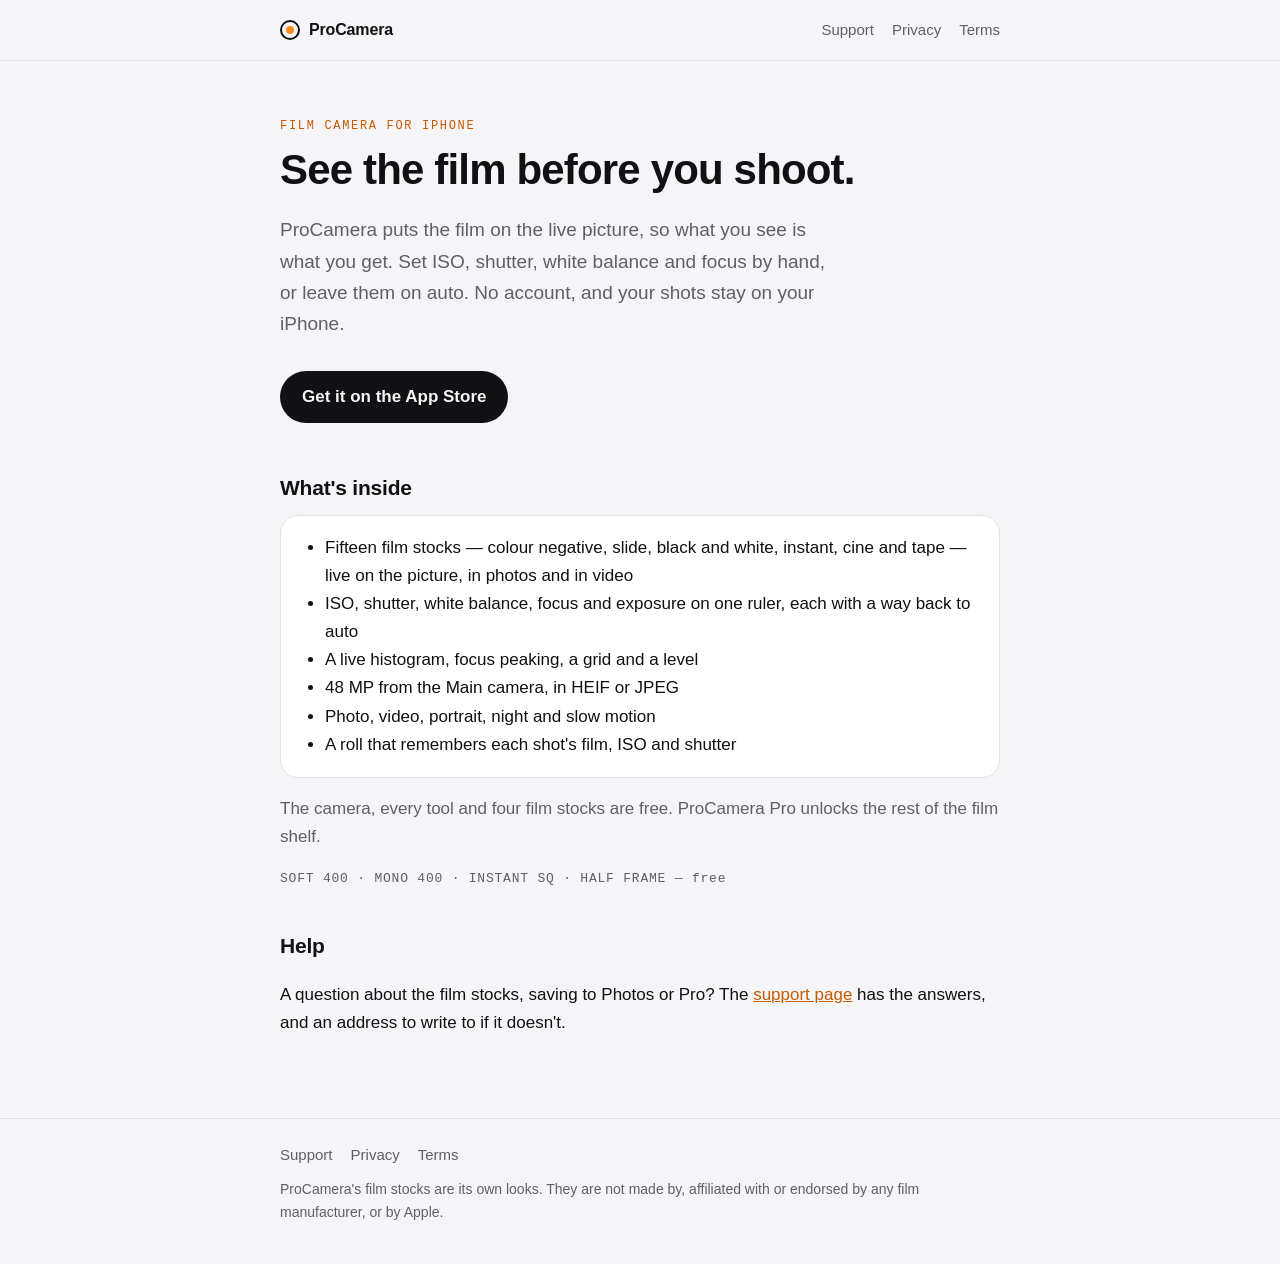
==== index.html @ fc693c83 "Added the ProCamera landing, support, privacy and terms pages Co-Authored-By: Claude Opus 5.5 <norep" ====
<!doctype html>
<html lang="en">
<head>
<meta charset="utf-8">
<meta name="viewport" content="width=device-width, initial-scale=1">
<title>ProCamera — film camera for iPhone</title>
<meta name="description" content="ProCamera is a manual camera for iPhone with film stocks you see live: ISO, shutter, white balance and focus on a ruler, a histogram, focus peaking and 48 MP.">
<link rel="canonical" href="https://codiee-dev.github.io/procamera-web/">
<link rel="stylesheet" href="style.css">
</head>
<body>

<header>
  <div class="wrap">
    <a class="brand" href="index.html"><span class="lens"></span> ProCamera</a>
    <nav>
      <a href="support.html">Support</a>
      <a href="privacy.html">Privacy</a>
      <a href="terms.html">Terms</a>
    </nav>
  </div>
</header>

<main>
  <div class="wrap">
    <section class="hero">
      <div class="label">Film camera for iPhone</div>
      <h1>See the film before you shoot.</h1>
      <p>
        ProCamera puts the film on the live picture, so what you see is what you get.
        Set ISO, shutter, white balance and focus by hand, or leave them on auto.
        No account, and your shots stay on your iPhone.
      </p>
      <a class="button" href="https://apps.apple.com/app/id6835460148" rel="noopener">Get it on the App Store</a>
    </section>

    <h2>What's inside</h2>
    <div class="card">
      <ul style="margin:0">
        <li>Fifteen film stocks — colour negative, slide, black and white, instant, cine and tape — live on the picture, in photos and in video</li>
        <li>ISO, shutter, white balance, focus and exposure on one ruler, each with a way back to auto</li>
        <li>A live histogram, focus peaking, a grid and a level</li>
        <li>48 MP from the Main camera, in HEIF or JPEG</li>
        <li>Photo, video, portrait, night and slow motion</li>
        <li>A roll that remembers each shot's film, ISO and shutter</li>
      </ul>
    </div>

    <p class="muted">
      The camera, every tool and four film stocks are free. ProCamera Pro unlocks
      the rest of the film shelf.
    </p>
    <p class="stocks">SOFT 400 · MONO 400 · INSTANT SQ · HALF FRAME — free</p>

    <h2>Help</h2>
    <p>
      A question about the film stocks, saving to Photos or Pro? The
      <a href="support.html">support page</a> has the answers, and an address to
      write to if it doesn't.
    </p>
  </div>
</main>

<footer>
  <div class="wrap">
    <nav>
      <a href="support.html">Support</a>
      <a href="privacy.html">Privacy</a>
      <a href="terms.html">Terms</a>
    </nav>
    ProCamera's film stocks are its own looks. They are not made by, affiliated with or endorsed by any film manufacturer, or by Apple.
  </div>
</footer>

</body>
</html>
---- style.css ----
/* ProCamera support site.
   Same skeleton as the Weekwell, Walker, Woofer and Fire Remote sites, in the
   app's own look: pro black, mono labels, and orange only for what matters. */

:root {
  --bg: #f5f5f7;
  --surface: #ffffff;
  --border: #e2e2e7;
  --text: #111113;
  --muted: #5f5f67;
  --accent: #c85a00;
  --mark: #111113;
  --max: 760px;
  --mono: ui-monospace, "SF Mono", SFMono-Regular, Menlo, Consolas, monospace;
}

@media (prefers-color-scheme: dark) {
  :root {
    --bg: #000000;
    --surface: #121214;
    --border: #26262b;
    --text: #f5f5f7;
    --muted: #9a9aa3;
    --accent: #ffa040;
    --mark: #f5f5f7;
  }
}

* { box-sizing: border-box; }

html { scroll-behavior: smooth; }

body {
  margin: 0;
  background: var(--bg);
  color: var(--text);
  font: 17px/1.65 -apple-system, BlinkMacSystemFont, "Segoe UI", Roboto, Helvetica, Arial, sans-serif;
  -webkit-font-smoothing: antialiased;
}

.wrap { max-width: var(--max); margin: 0 auto; padding: 0 20px; }

header {
  border-bottom: 1px solid var(--border);
  position: sticky;
  top: 0;
  background: color-mix(in srgb, var(--bg) 85%, transparent);
  backdrop-filter: saturate(160%) blur(12px);
  z-index: 10;
}
header .wrap {
  display: flex;
  align-items: center;
  justify-content: space-between;
  gap: 16px;
  height: 60px;
}
.brand {
  display: flex;
  align-items: center;
  gap: 9px;
  font-weight: 700;
  letter-spacing: -0.01em;
  color: var(--text);
  text-decoration: none;
  font-size: 16px;
}
/* The lens: a thin ring with the orange dot the camera uses for what is on. */
.brand .lens {
  position: relative;
  width: 20px;
  height: 20px;
  border-radius: 50%;
  border: 2px solid var(--mark);
}
.brand .lens::after {
  content: "";
  position: absolute;
  inset: 4px;
  border-radius: 50%;
  background: #ff8a1f;
}
nav { display: flex; gap: 18px; }
nav a { color: var(--muted); text-decoration: none; font-size: 15px; }
nav a:hover, nav a[aria-current="page"] { color: var(--text); }

main { padding-bottom: 64px; }

h1 { font-size: 34px; line-height: 1.2; letter-spacing: -0.02em; margin: 44px 0 8px; }
h2 { font-size: 21px; letter-spacing: -0.01em; margin: 40px 0 10px; }
h3 { font-size: 17px; margin: 24px 0 6px; }
p, li { color: var(--text); }
a { color: var(--accent); }
.muted { color: var(--muted); }

.label {
  font-family: var(--mono);
  font-size: 12px;
  letter-spacing: 0.14em;
  text-transform: uppercase;
  color: var(--accent);
}

.card {
  background: var(--surface);
  border: 1px solid var(--border);
  border-radius: 18px;
  padding: 18px 22px;
}
ul { padding-left: 22px; }

table { width: 100%; border-collapse: collapse; margin: 12px 0; font-size: 15px; }
th, td { text-align: left; vertical-align: top; padding: 10px 12px; border-bottom: 1px solid var(--border); }
th { color: var(--muted); font-weight: 600; }

.hero { padding: 56px 0 8px; }
.hero h1 { font-size: 42px; margin-top: 8px; }
.hero p { font-size: 19px; color: var(--muted); max-width: 560px; }
.button {
  display: inline-block;
  margin-top: 12px;
  padding: 12px 22px;
  border-radius: 999px;
  background: var(--text);
  color: var(--bg);
  font-weight: 700;
  text-decoration: none;
}

.stocks {
  font-family: var(--mono);
  font-size: 13px;
  letter-spacing: 0.06em;
  color: var(--muted);
}

footer { border-top: 1px solid var(--border); padding: 24px 0 40px; font-size: 14px; color: var(--muted); }
footer nav { margin-bottom: 10px; }

@media (max-width: 520px) {
  h1 { font-size: 28px; }
  .hero h1 { font-size: 34px; }
  nav { gap: 14px; }
}
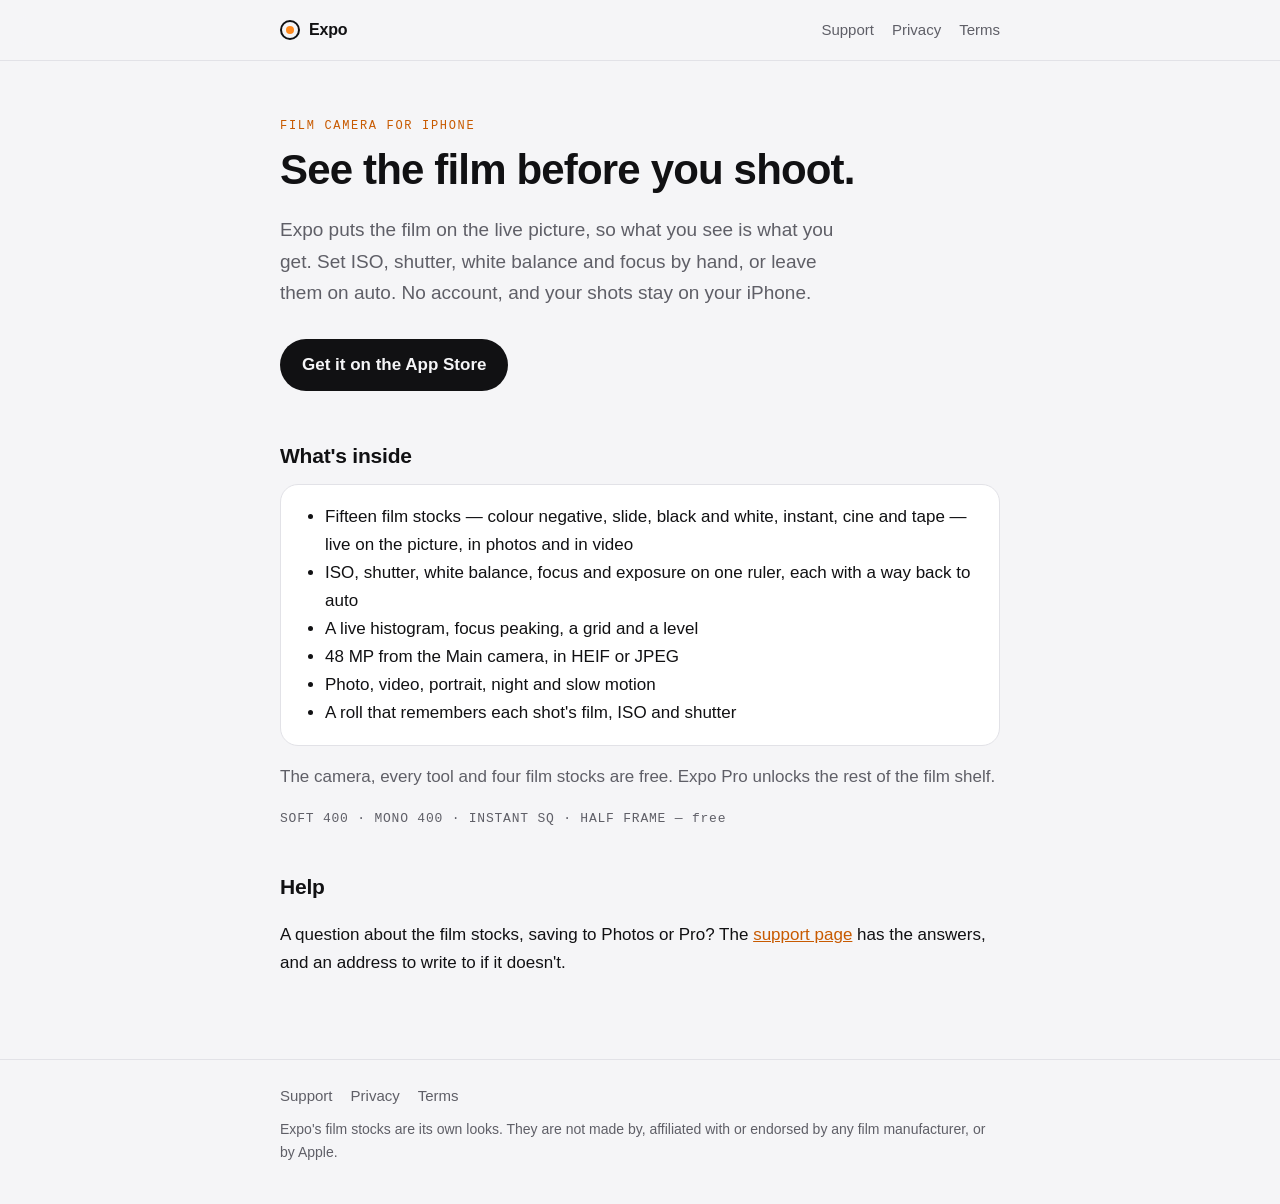
==== commit 170d0381: "Renamed the app to Expo: Vintage Film Camera Co-Authored-By: Claude Opus 5.5 <noreply@anthropic.com>" ====
--- a/index.html
+++ b/index.html
@@ -3,8 +3,8 @@
 <head>
 <meta charset="utf-8">
 <meta name="viewport" content="width=device-width, initial-scale=1">
-<title>ProCamera — film camera for iPhone</title>
-<meta name="description" content="ProCamera is a manual camera for iPhone with film stocks you see live: ISO, shutter, white balance and focus on a ruler, a histogram, focus peaking and 48 MP.">
+<title>Expo — vintage film camera for iPhone</title>
+<meta name="description" content="Expo is a manual camera for iPhone with film stocks you see live: ISO, shutter, white balance and focus on a ruler, a histogram, focus peaking and 48 MP.">
 <link rel="canonical" href="https://codiee-dev.github.io/procamera-web/">
 <link rel="stylesheet" href="style.css">
 </head>
@@ -12,7 +12,7 @@
 
 <header>
   <div class="wrap">
-    <a class="brand" href="index.html"><span class="lens"></span> ProCamera</a>
+    <a class="brand" href="index.html"><span class="lens"></span> Expo</a>
     <nav>
       <a href="support.html">Support</a>
       <a href="privacy.html">Privacy</a>
@@ -27,7 +27,7 @@
       <div class="label">Film camera for iPhone</div>
       <h1>See the film before you shoot.</h1>
       <p>
-        ProCamera puts the film on the live picture, so what you see is what you get.
+        Expo puts the film on the live picture, so what you see is what you get.
         Set ISO, shutter, white balance and focus by hand, or leave them on auto.
         No account, and your shots stay on your iPhone.
       </p>
@@ -47,7 +47,7 @@
     </div>
 
     <p class="muted">
-      The camera, every tool and four film stocks are free. ProCamera Pro unlocks
+      The camera, every tool and four film stocks are free. Expo Pro unlocks
       the rest of the film shelf.
     </p>
     <p class="stocks">SOFT 400 · MONO 400 · INSTANT SQ · HALF FRAME — free</p>
@@ -68,7 +68,7 @@
       <a href="privacy.html">Privacy</a>
       <a href="terms.html">Terms</a>
     </nav>
-    ProCamera's film stocks are its own looks. They are not made by, affiliated with or endorsed by any film manufacturer, or by Apple.
+    Expo's film stocks are its own looks. They are not made by, affiliated with or endorsed by any film manufacturer, or by Apple.
   </div>
 </footer>
 
--- a/style.css
+++ b/style.css
@@ -1,4 +1,4 @@
-/* ProCamera support site.
+/* Expo support site.
    Same skeleton as the Weekwell, Walker, Woofer and Fire Remote sites, in the
    app's own look: pro black, mono labels, and orange only for what matters. */
 
